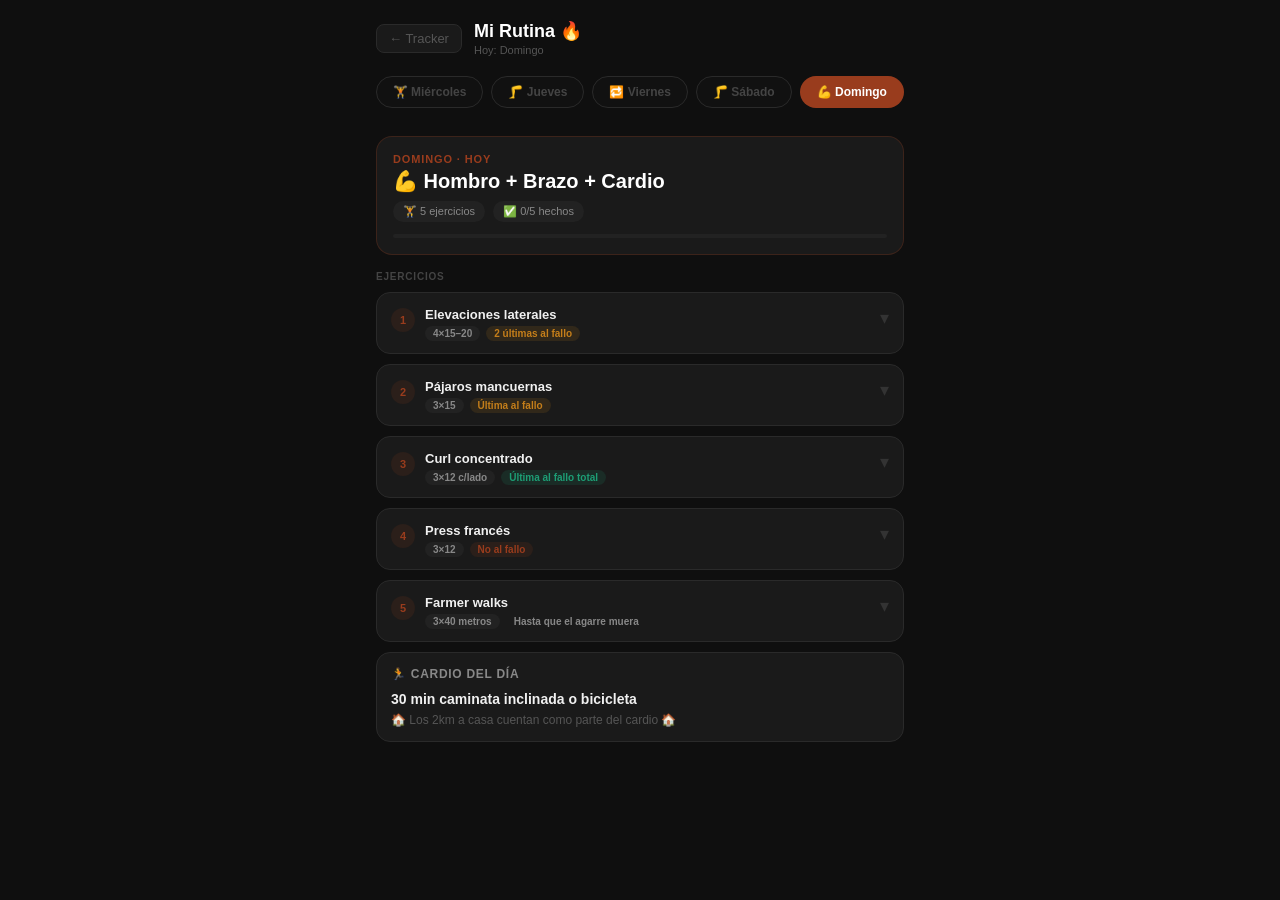
==== workout.html @ 7c06ad05 "Add files via upload" ====
<!DOCTYPE html>
<html lang="es">
<head>
<meta charset="UTF-8">
<meta name="viewport" content="width=device-width, initial-scale=1.0, maximum-scale=1.0">
<meta name="theme-color" content="#0f0f0f">
<title>Rutina — Tracker Semanal</title>
<style>
  *{box-sizing:border-box;margin:0;padding:0;-webkit-tap-highlight-color:transparent;}
  body{font-family:-apple-system,BlinkMacSystemFont,'Segoe UI',sans-serif;background:#0f0f0f;color:#e8e8e8;min-height:100vh;padding:20px 16px 80px;max-width:560px;margin:0 auto;}

  .top-nav{display:flex;align-items:center;gap:12px;margin-bottom:20px;}
  .back-btn{font-size:13px;color:#555;background:#1a1a1a;border:1px solid #2a2a2a;border-radius:8px;padding:6px 12px;cursor:pointer;text-decoration:none;}
  h1{font-size:18px;font-weight:700;color:#fff;}
  .subtitle{font-size:11px;color:#555;margin-top:2px;}

  /* DAY SELECTOR */
  .days-scroll{display:flex;gap:8px;overflow-x:auto;padding-bottom:8px;margin-bottom:20px;scrollbar-width:none;}
  .days-scroll::-webkit-scrollbar{display:none;}
  .day-pill{flex-shrink:0;padding:8px 16px;border-radius:99px;border:1px solid #2a2a2a;background:#111;color:#444;font-size:12px;font-weight:600;cursor:pointer;transition:all .15s;white-space:nowrap;}
  .day-pill.active{border-color:transparent;color:#fff;}
  .day-pill.today{border-style:dashed;}

  /* WORKOUT HEADER */
  .workout-header{background:#1a1a1a;border:1px solid #2a2a2a;border-radius:16px;padding:16px;margin-bottom:16px;}
  .workout-day{font-size:11px;font-weight:700;text-transform:uppercase;letter-spacing:.08em;margin-bottom:4px;}
  .workout-name{font-size:20px;font-weight:700;color:#fff;margin-bottom:8px;}
  .workout-meta{display:flex;gap:8px;flex-wrap:wrap;}
  .meta-chip{font-size:11px;background:#222;border-radius:99px;padding:4px 10px;color:#888;}

  /* DESCANSO */
  .rest-card{background:#1a1a1a;border:1px solid #2a2a2a;border-radius:16px;padding:24px;text-align:center;margin-bottom:16px;}
  .rest-emoji{font-size:48px;margin-bottom:12px;}
  .rest-title{font-size:18px;font-weight:700;color:#fff;margin-bottom:8px;}
  .rest-tips{display:flex;flex-direction:column;gap:8px;margin-top:16px;text-align:left;}
  .rest-tip{display:flex;align-items:center;gap:10px;font-size:13px;color:#666;background:#111;border-radius:10px;padding:10px 12px;}

  /* EXERCISE CARDS */
  .section-label{font-size:10px;font-weight:700;color:#444;text-transform:uppercase;letter-spacing:.08em;margin:0 0 10px;}
  .ex-card{background:#1a1a1a;border:1px solid #2a2a2a;border-radius:14px;margin-bottom:10px;overflow:hidden;}
  .ex-header{display:flex;align-items:flex-start;gap:10px;padding:14px 14px 12px;cursor:pointer;}
  .ex-num{width:24px;height:24px;border-radius:50%;display:flex;align-items:center;justify-content:center;font-size:11px;font-weight:700;flex-shrink:0;margin-top:1px;}
  .ex-info{flex:1;}
  .ex-name{font-size:13px;font-weight:600;color:#f0f0f0;margin-bottom:4px;}
  .ex-chips{display:flex;gap:6px;flex-wrap:wrap;}
  .chip{font-size:10px;padding:2px 8px;border-radius:99px;font-weight:600;}
  .chip-series{background:#222;color:#888;}
  .chip-fallo{color:#fff;}
  .ex-toggle{font-size:18px;color:#333;margin-left:auto;flex-shrink:0;}
  .ex-details{display:none;padding:0 14px 14px;}
  .ex-details.open{display:block;}
  .detail-row{display:flex;gap:8px;margin-bottom:8px;align-items:flex-start;}
  .detail-icon{font-size:14px;flex-shrink:0;margin-top:1px;}
  .detail-text{font-size:12px;color:#666;line-height:1.5;}
  .detail-label{font-size:10px;font-weight:700;text-transform:uppercase;letter-spacing:.05em;color:#444;margin-bottom:2px;}
  .alterno-box{background:#111;border-radius:10px;padding:10px 12px;margin-top:2px;}
  .alterno-text{font-size:12px;color:#888;line-height:1.5;}
  .done-btn{width:100%;padding:10px;border-radius:8px;border:none;font-size:12px;font-weight:600;cursor:pointer;margin-top:6px;transition:all .15s;}
  .done-btn.pending{background:#222;color:#555;}
  .done-btn.done{background:#1D9E7522;color:#1D9E75;border:1px solid #1D9E7544;}

  /* CARDIO */
  .cardio-card{background:#1a1a1a;border:1px solid #2a2a2a;border-radius:14px;padding:14px;margin-top:6px;}
  .cardio-title{font-size:12px;font-weight:700;color:#888;text-transform:uppercase;letter-spacing:.06em;margin-bottom:10px;}
  .cardio-main{font-size:14px;color:#f0f0f0;font-weight:600;margin-bottom:6px;}
  .cardio-alt{font-size:12px;color:#555;display:flex;align-items:center;gap:6px;}

  /* PROGRESS */
  .progress-bar-wrap{height:4px;background:#222;border-radius:99px;overflow:hidden;margin:12px 0 0;}
  .progress-bar-fill{height:100%;border-radius:99px;transition:width .4s;}

  /* BOTTOM NAV */
  .bottom-nav{position:fixed;bottom:0;left:0;right:0;background:#0f0f0f;border-top:1px solid #1a1a1a;display:flex;padding:8px 0 20px;}
  .nav-item{flex:1;display:flex;flex-direction:column;align-items:center;gap:3px;text-decoration:none;color:#444;font-size:10px;font-weight:600;cursor:pointer;}
  .nav-item.active{color:#6C4FD4;}
  .nav-icon{font-size:20px;}
</style>
</head>
<body>

<div class="top-nav">
  <a href="index.html" class="back-btn">← Tracker</a>
  <div>
    <h1>Mi Rutina 🔥</h1>
    <div class="subtitle" id="today-label">Modo Guerra</div>
  </div>
</div>

<!-- DAY SELECTOR -->
<div class="days-scroll" id="days-scroll"></div>

<!-- CONTENT -->
<div id="workout-content"></div>

<script>
const DIAS_ORDEN = ["lunes","martes","miercoles","jueves","viernes","sabado","domingo"];
const DIAS_LABEL = {lunes:"Lunes",martes:"Martes",miercoles:"Miércoles",jueves:"Jueves",viernes:"Viernes",sabado:"Sábado",domingo:"Domingo"};

const RUTINA = {
  lunes:{nombre:"Descanso Activo",emoji:"😴",color:"#444",descanso:true,cardio:"Movilidad ligera opcional",cardioAlt:"Los 2km caminata a casa cuentan como recuperación activa 🏠",ejercicios:[]},
  martes:{nombre:"Pecho + Hombro + Tríceps",emoji:"💪",color:"#6C4FD4",cardio:"15 min caminata inclinada 10–12%",cardioAlt:"Más los 2km caminata zona 2 a casa 🏠",ejercicios:[
    {n:"Press banca mancuernas",s:"4×8–10",i:"Pesado",f:"Última serie: 1–2 reps del fallo",a:"Press máquina Smith o máquina de pecho",t:"Compuesto principal — no negociar"},
    {n:"Press Arnold sentado",s:"3×10–12",i:"Moderado pesado",f:"NO al fallo",a:"Press militar mancuernas o máquina de hombro",t:"Rango completo de movimiento"},
    {n:"Aperturas polea cruzada",s:"3×12–15",i:"Moderado",f:"Última serie al fallo total",a:"Aperturas mancuernas banco plano o peck deck",t:"Codos ligeramente flexionados"},
    {n:"Elevaciones laterales",s:"3×15–20",i:"Ligero-moderado",f:"2 últimas series al fallo",a:"Elevaciones polea baja o máquina hombros",t:"Sin impulso — movimiento limpio"},
    {n:"Extensión tríceps cuerda",s:"3×12–15",i:"Moderado",f:"Última serie al fallo total",a:"Extensión barra recta o press francés polea",t:"Codos fijos — solo mueve el antebrazo"}
  ]},
  miercoles:{nombre:"Espalda + Bíceps + Antebrazo",emoji:"🏋️",color:"#2B7FD4",cardio:"15 min bicicleta estática",cardioAlt:"Más los 2km caminata zona 2 a casa 🏠",ejercicios:[
    {n:"Remo mancuerna un brazo",s:"4×8–10",i:"Pesado",f:"1–2 reps del fallo",a:"Remo en máquina o remo polea baja agarre neutro",t:"Codo pegado — tira con la espalda no el brazo"},
    {n:"Jalón al pecho agarre ancho",s:"4×10–12",i:"Moderado pesado",f:"Última serie cerca del fallo",a:"Jalón agarre neutro o jalón con banda",t:"Baja hasta el pecho — no solo a la barbilla"},
    {n:"Curl bíceps alterno",s:"3×10–12",i:"Moderado",f:"Última serie al fallo controlado",a:"Curl barra recta o curl en máquina",t:"Supina la muñeca — máxima contracción arriba"},
    {n:"Curl martillo",s:"3×12–15",i:"Moderado",f:"Última serie al fallo",a:"Curl cuerda polea baja o curl neutro mancuernas",t:"Agarre neutro — trabaja braquial y antebrazo"},
    {n:"Agarre colgado en barra",s:"3×al fallo",i:"Fallo total",f:"Aguantar hasta soltarte",a:"Farmer walks 3×30m o pinza de dedos con disco",t:"Si no hay barra usa el alterno directamente"}
  ]},
  jueves:{nombre:"Piernas Pesado",emoji:"🦵",color:"#C44B1A",cardio:"20 min caminata inclinada",cardioAlt:"Más los 2km caminata zona 2 a casa 🏠",ejercicios:[
    {n:"Prensa de piernas",s:"4×8–10",i:"Pesado",f:"NUNCA al fallo — para con 2–3 en reserva",a:"Sentadilla hack máquina o sentadilla Smith",t:"Pies anchura hombros — rodillas alineadas con pies"},
    {n:"Sentadilla goblet",s:"3×12",i:"Moderado",f:"Quedar a 2 reps del fallo",a:"Sentadilla sumo mancuerna o zancadas alternas",t:"Mancuerna al pecho — talones en el suelo"},
    {n:"Extensión cuádriceps",s:"3×15",i:"Moderado",f:"Última serie al fallo total",a:"Sentadilla una pierna asistida o step-up mancuernas",t:"Pausa 1s arriba — contrae el cuádriceps fuerte"},
    {n:"Curl femoral tumbado",s:"3×12–15",i:"Moderado",f:"Última serie al fallo",a:"Curl femoral sentado o peso muerto rumano mancuernas",t:"Cadera pegada al banco — no levantes el glúteo"},
    {n:"Elevación pantorrillas",s:"4×20–25",i:"Moderado-alto",f:"Todas al fallo",a:"Elevación pantorrillas sentado o en escalón",t:"Pausa 2s arriba y 2s abajo — sin rebote"}
  ]},
  viernes:{nombre:"Pecho + Espalda Moderado + Core",emoji:"🔁",color:"#1D9E75",cardio:"15 min HIIT",cardioAlt:"Más los 2km caminata zona 2 a casa 🏠",ejercicios:[
    {n:"Press inclinado mancuernas",s:"3×12",i:"80% del peso del martes",f:"NO al fallo — día moderado",a:"Press inclinado Smith o máquina inclinada",t:"Volumen moderado — recuperación activa"},
    {n:"Peck deck",s:"3×15",i:"Moderado",f:"Última serie al fallo",a:"Aperturas mancuernas banco plano o polea cruzada baja",t:"Rango completo — toca al centro sin chocar codos"},
    {n:"Remo polea baja",s:"3×12–15",i:"Moderado",f:"No al fallo",a:"Remo en máquina o remo con banda",t:"Espalda recta — tira hacia el ombligo"},
    {n:"Plancha frontal",s:"4×45–60 seg",i:"Core",f:"Fallo de tiempo",a:"Plancha rodillas o plancha lateral",t:"Cadera alineada — no dejes que caiga ni suba"},
    {n:"Crunch polea cuerda",s:"3×20",i:"Ligero",f:"Congestión — no al fallo",a:"Crunch suelo con peso o máquina abdominal",t:"Contrae el abdomen — no uses cuello ni espalda baja"}
  ]},
  sabado:{nombre:"Piernas Moderado + Core",emoji:"🦵",color:"#8B6914",cardio:"15 min bicicleta zona 2",cardioAlt:"Más los 2km caminata zona 2 a casa 🏠",ejercicios:[
    {n:"Peso muerto mancuernas",s:"4×10",i:"Pesado controlado",f:"NUNCA al fallo — técnica primero",a:"Peso muerto barra trampa o extensiones cadera máquina",t:"Espalda recta — bisagra de cadera, no sentadilla"},
    {n:"Prensa pies altos",s:"3×12",i:"Moderado",f:"No al fallo",a:"Zancadas caminando o sentadilla búlgara",t:"Pies altos — enfoque en femoral y glúteo"},
    {n:"Curl femoral sentado",s:"3×15",i:"Moderado",f:"Última serie al fallo",a:"Curl femoral tumbado o peso muerto rumano una pierna",t:"Rango completo — no uses impulso al bajar"},
    {n:"Elevación piernas colgado",s:"3×al fallo",i:"Core",f:"Al fallo total",a:"Elevación piernas en banco o tijeras en suelo",t:"Piernas casi rectas — contrae el abdomen bajo"},
    {n:"Russian twist",s:"3×20 c/lado",i:"Core",f:"Última serie al fallo",a:"Rotaciones torso polea o woodchop mancuerna",t:"Pies levantados — gira desde el torso"}
  ]},
  domingo:{nombre:"Hombro + Brazo + Cardio",emoji:"💪",color:"#993C1D",cardio:"30 min caminata inclinada o bicicleta",cardioAlt:"Los 2km a casa cuentan como parte del cardio 🏠",ejercicios:[
    {n:"Elevaciones laterales",s:"4×15–20",i:"Ligero-moderado",f:"2 últimas al fallo",a:"Elevaciones polea baja o máquina hombros",t:"Sin trampa con el cuerpo — codos ligeramente flexionados"},
    {n:"Pájaros mancuernas",s:"3×15",i:"Ligero",f:"Última al fallo",a:"Pájaros en polea o face pulls",t:"Pecho abajo — abre los brazos como pájaro"},
    {n:"Curl concentrado",s:"3×12 c/lado",i:"Moderado",f:"Última al fallo total",a:"Curl polea baja o curl predicador máquina",t:"Codo fijo en el muslo — contracción máxima arriba"},
    {n:"Press francés",s:"3×12",i:"Moderado",f:"No al fallo",a:"Extensión tríceps mancuerna o fondos en banco",t:"Codos apuntando al techo — no los abras"},
    {n:"Farmer walks",s:"3×40 metros",i:"Pesado",f:"Hasta que el agarre muera",a:"Agarre colgado barra 3×fallo o cargadas mancuernas",t:"Espalda recta — pasos cortos y controlados"}
  ]}
};

const FALLO_COLORS = {
  "NUNCA al fallo": "#993C1D",
  "NO al fallo": "#993C1D",
  "No al fallo": "#993C1D",
  "al fallo total": "#1D9E75",
  "Al fallo total": "#1D9E75",
  "Fallo de tiempo": "#1D9E75",
  "al fallo": "#C47E1A",
  "cerca del fallo": "#C47E1A",
  "del fallo": "#C47E1A",
};

function falloColor(f) {
  for (const [k,v] of Object.entries(FALLO_COLORS)) { if (f.includes(k)) return v; }
  return "#888";
}

let currentDay = null;
let doneMap = JSON.parse(localStorage.getItem("done-map") || "{}");

function getTodayKey() {
  const d = new Date().getDay(); // 0=dom,1=lun...
  const map = [6,0,1,2,3,4,5]; // sunday=6→domingo
  return DIAS_ORDEN[map[d]];
}

function buildDaySelector() {
  const scroll = document.getElementById("days-scroll");
  const todayKey = getTodayKey();
  DIAS_ORDEN.forEach(key => {
    const r = RUTINA[key];
    const pill = document.createElement("div");
    pill.className = "day-pill" + (key===todayKey?" today":"");
    pill.style.setProperty("--c", r.color);
    pill.innerHTML = `${r.emoji} ${DIAS_LABEL[key]}`;
    pill.onclick = () => selectDay(key);
    pill.id = "pill-"+key;
    scroll.appendChild(pill);
  });
}

function selectDay(key) {
  if (currentDay) {
    const prev = document.getElementById("pill-"+currentDay);
    if (prev) { prev.classList.remove("active"); prev.style.background=""; prev.style.borderColor=""; prev.style.color=""; }
  }
  currentDay = key;
  const pill = document.getElementById("pill-"+key);
  if (pill) { pill.classList.add("active"); pill.style.background=RUTINA[key].color; pill.style.color="#fff"; }
  renderWorkout(key);
  pill.scrollIntoView({behavior:"smooth",block:"nearest",inline:"center"});
}

function renderWorkout(key) {
  const r = RUTINA[key];
  const c = document.getElementById("workout-content");
  const todayKey = getTodayKey();
  const isToday = key===todayKey;

  if (r.descanso) {
    c.innerHTML = `
      <div class="workout-header" style="border-color:${r.color}33;">
        <div class="workout-day" style="color:${r.color};">${DIAS_LABEL[key]}${isToday?' · HOY':''}</div>
        <div class="workout-name">${r.emoji} ${r.nombre}</div>
      </div>
      <div class="rest-card">
        <div class="rest-emoji">😴</div>
        <div class="rest-title">Día de recuperación</div>
        <div style="font-size:13px;color:#555;line-height:1.6;">El músculo crece cuando descansas,<br>no cuando entrenas.</div>
        <div class="rest-tips">
          <div class="rest-tip">😴 Dormir 7–8 horas mínimo</div>
          <div class="rest-tip">🥩 Comer proteína — el músculo se repara hoy</div>
          <div class="rest-tip">💧 Mucha agua — al menos 2.5L</div>
          <div class="rest-tip">🚶 ${r.cardioAlt}</div>
          <div class="rest-tip">🧘 Movilidad ligera si quieres — 10 min</div>
        </div>
      </div>`;
    return;
  }

  const doneKey = key+"-exercises";
  const done = doneMap[doneKey] || {};
  const totalEx = r.ejercicios.length;
  const doneCount = Object.values(done).filter(Boolean).length;
  const pct = Math.round((doneCount/totalEx)*100);

  let html = `
    <div class="workout-header" style="border-color:${r.color}44;">
      <div class="workout-day" style="color:${r.color};">${DIAS_LABEL[key]}${isToday?' · HOY':''}</div>
      <div class="workout-name">${r.emoji} ${r.nombre}</div>
      <div class="workout-meta">
        <span class="meta-chip">🏋️ ${totalEx} ejercicios</span>
        <span class="meta-chip">✅ ${doneCount}/${totalEx} hechos</span>
      </div>
      <div class="progress-bar-wrap">
        <div class="progress-bar-fill" style="width:${pct}%;background:${r.color};"></div>
      </div>
    </div>
    <div class="section-label">Ejercicios</div>`;

  r.ejercicios.forEach((ex, i) => {
    const isDone = done[i] || false;
    const fc = falloColor(ex.f);
    html += `
      <div class="ex-card" id="ex-${i}">
        <div class="ex-header" onclick="toggleEx(${i})">
          <div class="ex-num" style="background:${r.color}22;color:${r.color};">${i+1}</div>
          <div class="ex-info">
            <div class="ex-name" style="${isDone?'text-decoration:line-through;color:#555;':''}">${ex.n}</div>
            <div class="ex-chips">
              <span class="chip chip-series">${ex.s}</span>
              <span class="chip chip-fallo" style="background:${fc}22;color:${fc};">${ex.f}</span>
            </div>
          </div>
          <div class="ex-toggle" id="toggle-${i}">▾</div>
        </div>
        <div class="ex-details" id="det-${i}">
          <div class="detail-row">
            <div class="detail-icon">⚡</div>
            <div class="detail-text"><div class="detail-label">Intensidad</div>${ex.i}</div>
          </div>
          <div class="detail-row">
            <div class="detail-icon">💡</div>
            <div class="detail-text"><div class="detail-label">Técnica</div>${ex.t}</div>
          </div>
          <div class="detail-row">
            <div class="detail-icon">🔄</div>
            <div>
              <div class="detail-label">Alterno (si está ocupado)</div>
              <div class="alterno-box"><div class="alterno-text">${ex.a}</div></div>
            </div>
          </div>
          <button class="done-btn ${isDone?'done':'pending'}" onclick="toggleDone(${i}, '${key}')">
            ${isDone?'✓ Completado — toca para desmarcar':'Marcar como completado'}
          </button>
        </div>
      </div>`;
  });

  html += `
    <div class="cardio-card">
      <div class="cardio-title">🏃 Cardio del día</div>
      <div class="cardio-main">${r.cardio}</div>
      <div class="cardio-alt">🏠 ${r.cardioAlt}</div>
    </div>`;

  c.innerHTML = html;
}

function toggleEx(i) {
  const det = document.getElementById("det-"+i);
  const tog = document.getElementById("toggle-"+i);
  const isOpen = det.classList.contains("open");
  det.classList.toggle("open", !isOpen);
  tog.textContent = isOpen ? "▾" : "▴";
}

function toggleDone(i, key) {
  const doneKey = key+"-exercises";
  if (!doneMap[doneKey]) doneMap[doneKey] = {};
  doneMap[doneKey][i] = !doneMap[doneKey][i];
  localStorage.setItem("done-map", JSON.stringify(doneMap));
  renderWorkout(key);
  // re-open the detail
  setTimeout(()=>{
    const det = document.getElementById("det-"+i);
    const tog = document.getElementById("toggle-"+i);
    if(det){det.classList.add("open");tog.textContent="▴";}
  },50);
}

// Init
buildDaySelector();
const todayKey = getTodayKey();
document.getElementById("today-label").textContent = "Hoy: "+DIAS_LABEL[todayKey];
selectDay(todayKey);
</script>
</body>
</html>
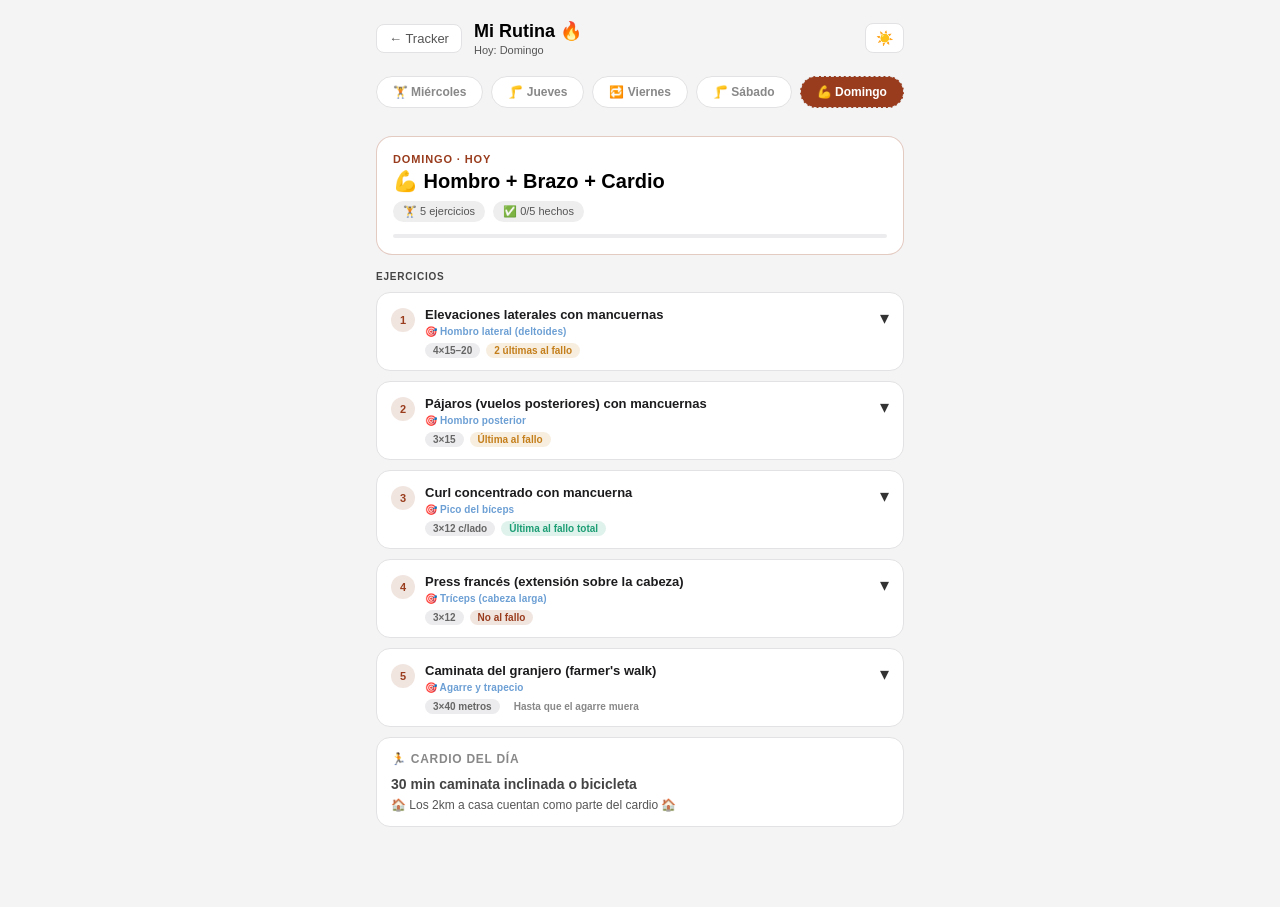
==== commit 93fc87bf: "Add files via upload" ====
--- a/workout.html
+++ b/workout.html
@@ -7,7 +7,32 @@
 <title>Rutina — Tracker Semanal</title>
 <style>
   *{box-sizing:border-box;margin:0;padding:0;-webkit-tap-highlight-color:transparent;}
-  body{font-family:-apple-system,BlinkMacSystemFont,'Segoe UI',sans-serif;background:#0f0f0f;color:#e8e8e8;min-height:100vh;padding:20px 16px 80px;max-width:560px;margin:0 auto;}
+  body{font-family:-apple-system,BlinkMacSystemFont,'Segoe UI',sans-serif;background:#0f0f0f;color:#e8e8e8;min-height:100vh;padding:20px 16px 80px;max-width:560px;margin:0 auto;transition:background .25s,color .25s;}
+
+  /* ===== TEMA CLARO (override) ===== */
+  html[data-theme="light"] body{background:#f4f4f5;color:#1c1c1e;}
+  html[data-theme="light"] .back-btn,
+  html[data-theme="light"] .theme-btn-wo{background:#fff;border-color:#e2e2e4;color:#555;}
+  html[data-theme="light"] h1{color:#000;}
+  html[data-theme="light"] .day-pill{background:#fff;border-color:#e2e2e4;color:#888;}
+  html[data-theme="light"] .workout-header,
+  html[data-theme="light"] .rest-card,
+  html[data-theme="light"] .ex-card,
+  html[data-theme="light"] .cardio-card{background:#fff;border-color:#e2e2e4;}
+  html[data-theme="light"] .workout-name{color:#000;}
+  html[data-theme="light"] .ex-name{color:#1c1c1e;}
+  html[data-theme="light"] .meta-chip{background:#eee;color:#555;}
+  html[data-theme="light"] .rest-tip{background:#f4f4f5;color:#555;}
+  html[data-theme="light"] .alterno-box{background:#f4f4f5;}
+  html[data-theme="light"] .done-btn.pending{background:#ececee;color:#888;}
+  html[data-theme="light"] .progress-bar-wrap,
+  html[data-theme="light"] .chip-series{background:#ececee;color:#666;}
+  html[data-theme="light"] .bottom-nav{background:#fff;border-color:#e2e2e4;}
+  html[data-theme="light"] .cardio-main,
+  html[data-theme="light"] .detail-text{color:#444;}
+
+  .theme-btn-wo{font-size:14px;color:#555;background:#1a1a1a;border:1px solid #2a2a2a;border-radius:8px;padding:6px 10px;cursor:pointer;margin-left:auto;}
+  .theme-btn-wo:active{opacity:.7;}
 
   .top-nav{display:flex;align-items:center;gap:12px;margin-bottom:20px;}
   .back-btn{font-size:13px;color:#555;background:#1a1a1a;border:1px solid #2a2a2a;border-radius:8px;padding:6px 12px;cursor:pointer;text-decoration:none;}
@@ -42,6 +67,7 @@
   .ex-num{width:24px;height:24px;border-radius:50%;display:flex;align-items:center;justify-content:center;font-size:11px;font-weight:700;flex-shrink:0;margin-top:1px;}
   .ex-info{flex:1;}
   .ex-name{font-size:13px;font-weight:600;color:#f0f0f0;margin-bottom:4px;}
+  .ex-muscle{font-size:10px;color:#6C9FD4;margin-bottom:6px;font-weight:600;letter-spacing:.01em;}
   .ex-chips{display:flex;gap:6px;flex-wrap:wrap;}
   .chip{font-size:10px;padding:2px 8px;border-radius:99px;font-weight:600;}
   .chip-series{background:#222;color:#888;}
@@ -84,6 +110,7 @@
     <h1>Mi Rutina 🔥</h1>
     <div class="subtitle" id="today-label">Modo Guerra</div>
   </div>
+  <button class="theme-btn-wo" onclick="toggleThemeWo()" id="theme-btn-wo">🌙</button>
 </div>
 
 <!-- DAY SELECTOR -->
@@ -93,52 +120,78 @@
 <div id="workout-content"></div>
 
 <script>
+// ── TEMA (compartido con index via localStorage) ──
+function detectThemeWo(){
+  const saved=localStorage.getItem("theme");
+  if(saved) return saved;
+  return window.matchMedia && window.matchMedia("(prefers-color-scheme: light)").matches ? "light":"dark";
+}
+function applyThemeWo(t){
+  document.documentElement.setAttribute("data-theme",t);
+  const meta=document.querySelector('meta[name="theme-color"]');
+  if(meta) meta.setAttribute("content", t==="dark"?"#0f0f0f":"#f4f4f5");
+  const btn=document.getElementById("theme-btn-wo");
+  if(btn) btn.textContent=t==="dark"?"🌙":"☀️";
+}
+window.toggleThemeWo=function(){
+  const cur=document.documentElement.getAttribute("data-theme")||"dark";
+  const next=cur==="dark"?"light":"dark";
+  localStorage.setItem("theme",next);
+  applyThemeWo(next);
+};
+if(window.matchMedia){
+  window.matchMedia("(prefers-color-scheme: light)").addEventListener("change",e=>{
+    if(!localStorage.getItem("theme")) applyThemeWo(e.matches?"light":"dark");
+  });
+}
+applyThemeWo(detectThemeWo());
+
 const DIAS_ORDEN = ["lunes","martes","miercoles","jueves","viernes","sabado","domingo"];
 const DIAS_LABEL = {lunes:"Lunes",martes:"Martes",miercoles:"Miércoles",jueves:"Jueves",viernes:"Viernes",sabado:"Sábado",domingo:"Domingo"};
 
 const RUTINA = {
   lunes:{nombre:"Descanso Activo",emoji:"😴",color:"#444",descanso:true,cardio:"Movilidad ligera opcional",cardioAlt:"Los 2km caminata a casa cuentan como recuperación activa 🏠",ejercicios:[]},
   martes:{nombre:"Pecho + Hombro + Tríceps",emoji:"💪",color:"#6C4FD4",cardio:"15 min caminata inclinada 10–12%",cardioAlt:"Más los 2km caminata zona 2 a casa 🏠",ejercicios:[
-    {n:"Press banca mancuernas",s:"4×8–10",i:"Pesado",f:"Última serie: 1–2 reps del fallo",a:"Press máquina Smith o máquina de pecho",t:"Compuesto principal — no negociar"},
-    {n:"Press Arnold sentado",s:"3×10–12",i:"Moderado pesado",f:"NO al fallo",a:"Press militar mancuernas o máquina de hombro",t:"Rango completo de movimiento"},
-    {n:"Aperturas polea cruzada",s:"3×12–15",i:"Moderado",f:"Última serie al fallo total",a:"Aperturas mancuernas banco plano o peck deck",t:"Codos ligeramente flexionados"},
-    {n:"Elevaciones laterales",s:"3×15–20",i:"Ligero-moderado",f:"2 últimas series al fallo",a:"Elevaciones polea baja o máquina hombros",t:"Sin impulso — movimiento limpio"},
-    {n:"Extensión tríceps cuerda",s:"3×12–15",i:"Moderado",f:"Última serie al fallo total",a:"Extensión barra recta o press francés polea",t:"Codos fijos — solo mueve el antebrazo"}
+    {n:"Press de banca plano con mancuernas",m:"Pecho medio",s:"4×8–10",i:"Pesado",f:"Última serie: 1–2 reps del fallo",a:"Press máquina Smith o máquina de pecho",t:"Compuesto principal — no negociar"},
+    {n:"Press Arnold sentado con mancuernas",m:"Hombro frontal y lateral",s:"3×10–12",i:"Moderado pesado",f:"NO al fallo",a:"Press militar mancuernas o máquina de hombro",t:"Rango completo de movimiento"},
+    {n:"Aperturas en polea cruzada (crossover)",m:"Pecho interno",s:"3×12–15",i:"Moderado",f:"Última serie al fallo total",a:"Aperturas mancuernas banco plano o peck deck",t:"Codos ligeramente flexionados"},
+    {n:"Elevaciones laterales con mancuernas",m:"Hombro lateral (deltoides)",s:"3×15–20",i:"Ligero-moderado",f:"2 últimas series al fallo",a:"Elevaciones polea baja o máquina hombros",t:"Sin impulso — movimiento limpio"},
+    {n:"Extensión de tríceps en polea con cuerda",m:"Tríceps",s:"3×12–15",i:"Moderado",f:"Última serie al fallo total",a:"Extensión barra recta o press francés polea",t:"Codos fijos — solo mueve el antebrazo"}
   ]},
   miercoles:{nombre:"Espalda + Bíceps + Antebrazo",emoji:"🏋️",color:"#2B7FD4",cardio:"15 min bicicleta estática",cardioAlt:"Más los 2km caminata zona 2 a casa 🏠",ejercicios:[
-    {n:"Remo mancuerna un brazo",s:"4×8–10",i:"Pesado",f:"1–2 reps del fallo",a:"Remo en máquina o remo polea baja agarre neutro",t:"Codo pegado — tira con la espalda no el brazo"},
-    {n:"Jalón al pecho agarre ancho",s:"4×10–12",i:"Moderado pesado",f:"Última serie cerca del fallo",a:"Jalón agarre neutro o jalón con banda",t:"Baja hasta el pecho — no solo a la barbilla"},
-    {n:"Curl bíceps alterno",s:"3×10–12",i:"Moderado",f:"Última serie al fallo controlado",a:"Curl barra recta o curl en máquina",t:"Supina la muñeca — máxima contracción arriba"},
-    {n:"Curl martillo",s:"3×12–15",i:"Moderado",f:"Última serie al fallo",a:"Curl cuerda polea baja o curl neutro mancuernas",t:"Agarre neutro — trabaja braquial y antebrazo"},
-    {n:"Agarre colgado en barra",s:"3×al fallo",i:"Fallo total",f:"Aguantar hasta soltarte",a:"Farmer walks 3×30m o pinza de dedos con disco",t:"Si no hay barra usa el alterno directamente"}
+    {n:"Remo a una mano con mancuerna",m:"Dorsal ancho",s:"4×8–10",i:"Pesado",f:"1–2 reps del fallo",a:"Remo en máquina o remo polea baja agarre neutro",t:"Codo pegado — tira con la espalda no el brazo"},
+    {n:"Jalón al pecho con agarre ancho",m:"Dorsal y espalda alta",s:"4×10–12",i:"Moderado pesado",f:"Última serie cerca del fallo",a:"Jalón agarre neutro o jalón con banda",t:"Baja hasta el pecho — no solo a la barbilla"},
+    {n:"Curl alterno de bíceps con mancuernas",m:"Bíceps",s:"3×10–12",i:"Moderado",f:"Última serie al fallo controlado",a:"Curl barra recta o curl en máquina",t:"Supina la muñeca — máxima contracción arriba"},
+    {n:"Curl martillo (agarre neutro)",m:"Braquial y antebrazo",s:"3×12–15",i:"Moderado",f:"Última serie al fallo",a:"Curl cuerda polea baja o curl neutro mancuernas",t:"Agarre neutro — trabaja braquial y antebrazo"},
+    {n:"Colgado en barra (dead hang)",m:"Agarre y antebrazo",s:"3×al fallo",i:"Fallo total",f:"Aguantar hasta soltarte",a:"Farmer walks 3×30m o pinza de dedos con disco",t:"Si no hay barra usa el alterno directamente"}
   ]},
   jueves:{nombre:"Piernas Pesado",emoji:"🦵",color:"#C44B1A",cardio:"20 min caminata inclinada",cardioAlt:"Más los 2km caminata zona 2 a casa 🏠",ejercicios:[
-    {n:"Prensa de piernas",s:"4×8–10",i:"Pesado",f:"NUNCA al fallo — para con 2–3 en reserva",a:"Sentadilla hack máquina o sentadilla Smith",t:"Pies anchura hombros — rodillas alineadas con pies"},
-    {n:"Sentadilla goblet",s:"3×12",i:"Moderado",f:"Quedar a 2 reps del fallo",a:"Sentadilla sumo mancuerna o zancadas alternas",t:"Mancuerna al pecho — talones en el suelo"},
-    {n:"Extensión cuádriceps",s:"3×15",i:"Moderado",f:"Última serie al fallo total",a:"Sentadilla una pierna asistida o step-up mancuernas",t:"Pausa 1s arriba — contrae el cuádriceps fuerte"},
-    {n:"Curl femoral tumbado",s:"3×12–15",i:"Moderado",f:"Última serie al fallo",a:"Curl femoral sentado o peso muerto rumano mancuernas",t:"Cadera pegada al banco — no levantes el glúteo"},
-    {n:"Elevación pantorrillas",s:"4×20–25",i:"Moderado-alto",f:"Todas al fallo",a:"Elevación pantorrillas sentado o en escalón",t:"Pausa 2s arriba y 2s abajo — sin rebote"}
+    {n:"Prensa de piernas 45°",m:"Cuádriceps y glúteo",s:"4×8–10",i:"Pesado",f:"NUNCA al fallo — para con 2–3 en reserva",a:"Sentadilla hack máquina o sentadilla Smith",t:"Pies anchura hombros — rodillas alineadas con pies"},
+    {n:"Sentadilla goblet con mancuerna",m:"Cuádriceps y glúteo",s:"3×12",i:"Moderado",f:"Quedar a 2 reps del fallo",a:"Sentadilla sumo mancuerna o zancadas alternas",t:"Mancuerna al pecho — talones en el suelo"},
+    {n:"Extensión de cuádriceps en máquina",m:"Cuádriceps",s:"3×15",i:"Moderado",f:"Última serie al fallo total",a:"Sentadilla una pierna asistida o step-up mancuernas",t:"Pausa 1s arriba — contrae el cuádriceps fuerte"},
+    {n:"Curl femoral tumbado en máquina",m:"Isquiotibiales",s:"3×12–15",i:"Moderado",f:"Última serie al fallo",a:"Curl femoral sentado o peso muerto rumano mancuernas",t:"Cadera pegada al banco — no levantes el glúteo"},
+    {n:"Elevación de pantorrillas de pie",m:"Gemelos",s:"4×20–25",i:"Moderado-alto",f:"Todas al fallo",a:"Elevación pantorrillas sentado o en escalón",t:"Pausa 2s arriba y 2s abajo — sin rebote"}
   ]},
   viernes:{nombre:"Pecho + Espalda Moderado + Core",emoji:"🔁",color:"#1D9E75",cardio:"15 min HIIT",cardioAlt:"Más los 2km caminata zona 2 a casa 🏠",ejercicios:[
-    {n:"Press inclinado mancuernas",s:"3×12",i:"80% del peso del martes",f:"NO al fallo — día moderado",a:"Press inclinado Smith o máquina inclinada",t:"Volumen moderado — recuperación activa"},
-    {n:"Peck deck",s:"3×15",i:"Moderado",f:"Última serie al fallo",a:"Aperturas mancuernas banco plano o polea cruzada baja",t:"Rango completo — toca al centro sin chocar codos"},
-    {n:"Remo polea baja",s:"3×12–15",i:"Moderado",f:"No al fallo",a:"Remo en máquina o remo con banda",t:"Espalda recta — tira hacia el ombligo"},
-    {n:"Plancha frontal",s:"4×45–60 seg",i:"Core",f:"Fallo de tiempo",a:"Plancha rodillas o plancha lateral",t:"Cadera alineada — no dejes que caiga ni suba"},
-    {n:"Crunch polea cuerda",s:"3×20",i:"Ligero",f:"Congestión — no al fallo",a:"Crunch suelo con peso o máquina abdominal",t:"Contrae el abdomen — no uses cuello ni espalda baja"}
+    {n:"Press inclinado con mancuernas",m:"Pecho superior",s:"3×12",i:"80% del peso del martes",f:"NO al fallo — día moderado",a:"Press inclinado Smith o máquina inclinada",t:"Volumen moderado — recuperación activa"},
+    {n:"Aperturas en máquina (peck deck)",m:"Pecho",s:"3×15",i:"Moderado",f:"Última serie al fallo",a:"Aperturas mancuernas banco plano o polea cruzada baja",t:"Rango completo — toca al centro sin chocar codos"},
+    {n:"Remo en polea baja (agarre cerrado)",m:"Espalda media",s:"3×12–15",i:"Moderado",f:"No al fallo",a:"Remo en máquina o remo con banda",t:"Espalda recta — tira hacia el ombligo"},
+    {n:"Plancha frontal isométrica",m:"Core / abdomen",s:"4×45–60 seg",i:"Core",f:"Fallo de tiempo",a:"Plancha rodillas o plancha lateral",t:"Cadera alineada — no dejes que caiga ni suba"},
+    {n:"Crunch en polea con cuerda",m:"Abdomen superior",s:"3×20",i:"Ligero",f:"Congestión — no al fallo",a:"Crunch suelo con peso o máquina abdominal",t:"Contrae el abdomen — no uses cuello ni espalda baja"}
   ]},
   sabado:{nombre:"Piernas Moderado + Core",emoji:"🦵",color:"#8B6914",cardio:"15 min bicicleta zona 2",cardioAlt:"Más los 2km caminata zona 2 a casa 🏠",ejercicios:[
-    {n:"Peso muerto mancuernas",s:"4×10",i:"Pesado controlado",f:"NUNCA al fallo — técnica primero",a:"Peso muerto barra trampa o extensiones cadera máquina",t:"Espalda recta — bisagra de cadera, no sentadilla"},
-    {n:"Prensa pies altos",s:"3×12",i:"Moderado",f:"No al fallo",a:"Zancadas caminando o sentadilla búlgara",t:"Pies altos — enfoque en femoral y glúteo"},
-    {n:"Curl femoral sentado",s:"3×15",i:"Moderado",f:"Última serie al fallo",a:"Curl femoral tumbado o peso muerto rumano una pierna",t:"Rango completo — no uses impulso al bajar"},
-    {n:"Elevación piernas colgado",s:"3×al fallo",i:"Core",f:"Al fallo total",a:"Elevación piernas en banco o tijeras en suelo",t:"Piernas casi rectas — contrae el abdomen bajo"},
-    {n:"Russian twist",s:"3×20 c/lado",i:"Core",f:"Última serie al fallo",a:"Rotaciones torso polea o woodchop mancuerna",t:"Pies levantados — gira desde el torso"}
+    {n:"Peso muerto rumano con mancuernas",m:"Isquiotibiales y glúteo",s:"4×10",i:"Pesado controlado",f:"NUNCA al fallo — técnica primero",a:"Peso muerto barra trampa o extensiones cadera máquina",t:"Espalda recta — bisagra de cadera, no sentadilla"},
+    {n:"Prensa de piernas con pies altos",m:"Glúteo e isquios",s:"3×12",i:"Moderado",f:"No al fallo",a:"Zancadas caminando o sentadilla búlgara",t:"Pies altos — enfoque en femoral y glúteo"},
+    {n:"Curl femoral sentado en máquina",m:"Isquiotibiales",s:"3×15",i:"Moderado",f:"Última serie al fallo",a:"Curl femoral tumbado o peso muerto rumano una pierna",t:"Rango completo — no uses impulso al bajar"},
+    {n:"Elevación de piernas colgado en barra",m:"Abdomen inferior",s:"3×al fallo",i:"Core",f:"Al fallo total",a:"Elevación piernas en banco o tijeras en suelo",t:"Piernas casi rectas — contrae el abdomen bajo"},
+    {n:"Giros rusos (Russian twist)",m:"Oblicuos",s:"3×20 c/lado",i:"Core",f:"Última serie al fallo",a:"Rotaciones torso polea o woodchop mancuerna",t:"Pies levantados — gira desde el torso"}
   ]},
   domingo:{nombre:"Hombro + Brazo + Cardio",emoji:"💪",color:"#993C1D",cardio:"30 min caminata inclinada o bicicleta",cardioAlt:"Los 2km a casa cuentan como parte del cardio 🏠",ejercicios:[
-    {n:"Elevaciones laterales",s:"4×15–20",i:"Ligero-moderado",f:"2 últimas al fallo",a:"Elevaciones polea baja o máquina hombros",t:"Sin trampa con el cuerpo — codos ligeramente flexionados"},
-    {n:"Pájaros mancuernas",s:"3×15",i:"Ligero",f:"Última al fallo",a:"Pájaros en polea o face pulls",t:"Pecho abajo — abre los brazos como pájaro"},
-    {n:"Curl concentrado",s:"3×12 c/lado",i:"Moderado",f:"Última al fallo total",a:"Curl polea baja o curl predicador máquina",t:"Codo fijo en el muslo — contracción máxima arriba"},
-    {n:"Press francés",s:"3×12",i:"Moderado",f:"No al fallo",a:"Extensión tríceps mancuerna o fondos en banco",t:"Codos apuntando al techo — no los abras"},
-    {n:"Farmer walks",s:"3×40 metros",i:"Pesado",f:"Hasta que el agarre muera",a:"Agarre colgado barra 3×fallo o cargadas mancuernas",t:"Espalda recta — pasos cortos y controlados"}
+    {n:"Elevaciones laterales con mancuernas",m:"Hombro lateral (deltoides)",s:"4×15–20",i:"Ligero-moderado",f:"2 últimas al fallo",a:"Elevaciones polea baja o máquina hombros",t:"Sin trampa con el cuerpo — codos ligeramente flexionados"},
+    {n:"Pájaros (vuelos posteriores) con mancuernas",m:"Hombro posterior",s:"3×15",i:"Ligero",f:"Última al fallo",a:"Pájaros en polea o face pulls",t:"Pecho abajo — abre los brazos como pájaro"},
+    {n:"Curl concentrado con mancuerna",m:"Pico del bíceps",s:"3×12 c/lado",i:"Moderado",f:"Última al fallo total",a:"Curl polea baja o curl predicador máquina",t:"Codo fijo en el muslo — contracción máxima arriba"},
+    {n:"Press francés (extensión sobre la cabeza)",m:"Tríceps (cabeza larga)",s:"3×12",i:"Moderado",f:"No al fallo",a:"Extensión tríceps mancuerna o fondos en banco",t:"Codos apuntando al techo — no los abras"},
+    {n:"Caminata del granjero (farmer's walk)",m:"Agarre y trapecio",s:"3×40 metros",i:"Pesado",f:"Hasta que el agarre muera",a:"Agarre colgado barra 3×fallo o cargadas mancuernas",t:"Espalda recta — pasos cortos y controlados"}
   ]}
 };
 
@@ -251,6 +304,7 @@
           <div class="ex-num" style="background:${r.color}22;color:${r.color};">${i+1}</div>
           <div class="ex-info">
             <div class="ex-name" style="${isDone?'text-decoration:line-through;color:#555;':''}">${ex.n}</div>
+            ${ex.m?`<div class="ex-muscle">🎯 ${ex.m}</div>`:''}
             <div class="ex-chips">
               <span class="chip chip-series">${ex.s}</span>
               <span class="chip chip-fallo" style="background:${fc}22;color:${fc};">${ex.f}</span>
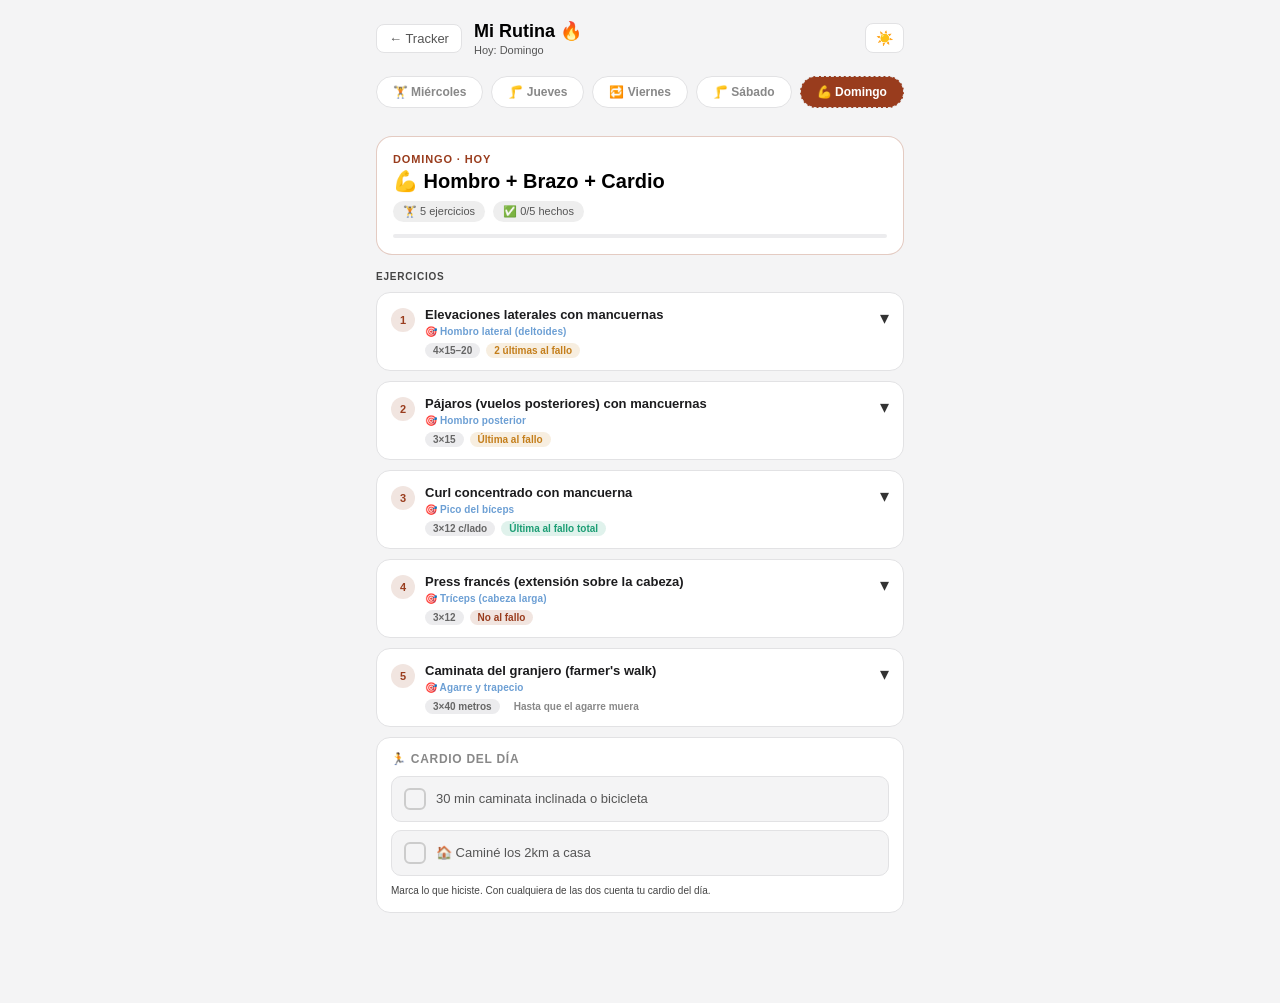
==== commit d834ee68: "Add files via upload" ====
--- a/workout.html
+++ b/workout.html
@@ -2,12 +2,17 @@
 <html lang="es">
 <head>
 <meta charset="UTF-8">
-<meta name="viewport" content="width=device-width, initial-scale=1.0, maximum-scale=1.0">
+<meta name="viewport" content="width=device-width, initial-scale=1.0, maximum-scale=1.0, viewport-fit=cover">
+<link rel="manifest" href="manifest.json">
+<link rel="apple-touch-icon" href="icon-192.png">
+<link rel="icon" type="image/png" href="icon-192.png">
+<meta name="apple-mobile-web-app-capable" content="yes">
+<meta name="mobile-web-app-capable" content="yes">
 <meta name="theme-color" content="#0f0f0f">
 <title>Rutina — Tracker Semanal</title>
 <style>
   *{box-sizing:border-box;margin:0;padding:0;-webkit-tap-highlight-color:transparent;}
-  body{font-family:-apple-system,BlinkMacSystemFont,'Segoe UI',sans-serif;background:#0f0f0f;color:#e8e8e8;min-height:100vh;padding:20px 16px 80px;max-width:560px;margin:0 auto;transition:background .25s,color .25s;}
+  body{font-family:-apple-system,BlinkMacSystemFont,'Segoe UI',sans-serif;background:#0f0f0f;color:#e8e8e8;min-height:100vh;padding:calc(20px + env(safe-area-inset-top)) 16px calc(90px + env(safe-area-inset-bottom));max-width:560px;margin:0 auto;transition:background .25s,color .25s;}
 
   /* ===== TEMA CLARO (override) ===== */
   html[data-theme="light"] body{background:#f4f4f5;color:#1c1c1e;}
@@ -90,13 +95,24 @@
   .cardio-title{font-size:12px;font-weight:700;color:#888;text-transform:uppercase;letter-spacing:.06em;margin-bottom:10px;}
   .cardio-main{font-size:14px;color:#f0f0f0;font-weight:600;margin-bottom:6px;}
   .cardio-alt{font-size:12px;color:#555;display:flex;align-items:center;gap:6px;}
+  .cardio-opt{display:flex;align-items:center;gap:10px;background:#111;border:1px solid #2a2a2a;border-radius:10px;padding:11px 12px;margin-bottom:8px;cursor:pointer;transition:all .15s;}
+  .cardio-opt:active{opacity:.8;}
+  .cardio-opt.sel{background:#1D9E7518;border-color:#1D9E7555;}
+  .cardio-check{width:22px;height:22px;border-radius:6px;border:2px solid #444;flex-shrink:0;display:flex;align-items:center;justify-content:center;font-size:13px;font-weight:800;color:#1D9E75;}
+  .cardio-opt.sel .cardio-check{border-color:#1D9E75;background:#1D9E7522;}
+  .cardio-opt-text{font-size:13px;color:#ccc;line-height:1.4;}
+  .cardio-opt.sel .cardio-opt-text{color:#f0f0f0;font-weight:600;}
+  .cardio-hint{font-size:10px;color:#444;margin-top:2px;line-height:1.4;}
+  html[data-theme="light"] .cardio-opt{background:#f4f4f5;border-color:#e2e2e4;}
+  html[data-theme="light"] .cardio-opt-text{color:#555;}
+  html[data-theme="light"] .cardio-check{border-color:#ccc;}
 
   /* PROGRESS */
   .progress-bar-wrap{height:4px;background:#222;border-radius:99px;overflow:hidden;margin:12px 0 0;}
   .progress-bar-fill{height:100%;border-radius:99px;transition:width .4s;}
 
   /* BOTTOM NAV */
-  .bottom-nav{position:fixed;bottom:0;left:0;right:0;background:#0f0f0f;border-top:1px solid #1a1a1a;display:flex;padding:8px 0 20px;}
+  .bottom-nav{position:fixed;bottom:0;left:0;right:0;background:#0f0f0f;border-top:1px solid #1a1a1a;display:flex;padding:8px 0 calc(20px + env(safe-area-inset-bottom));}
   .nav-item{flex:1;display:flex;flex-direction:column;align-items:center;gap:3px;text-decoration:none;color:#444;font-size:10px;font-weight:600;cursor:pointer;}
   .nav-item.active{color:#6C4FD4;}
   .nav-icon{font-size:20px;}
@@ -335,14 +351,31 @@
       </div>`;
   });
 
+  const cardioKey = key+"-cardio";
+  const cardioDone = doneMap[cardioKey] || {};
   html += `
     <div class="cardio-card">
       <div class="cardio-title">🏃 Cardio del día</div>
-      <div class="cardio-main">${r.cardio}</div>
-      <div class="cardio-alt">🏠 ${r.cardioAlt}</div>
+      <div class="cardio-opt ${cardioDone.main?'sel':''}" onclick="toggleCardio('${key}','main')">
+        <div class="cardio-check">${cardioDone.main?'✓':''}</div>
+        <div class="cardio-opt-text">${r.cardio}</div>
+      </div>
+      <div class="cardio-opt ${cardioDone.walk?'sel':''}" onclick="toggleCardio('${key}','walk')">
+        <div class="cardio-check">${cardioDone.walk?'✓':''}</div>
+        <div class="cardio-opt-text">🏠 Caminé los 2km a casa</div>
+      </div>
+      <div class="cardio-hint">Marca lo que hiciste. Con cualquiera de las dos cuenta tu cardio del día.</div>
     </div>`;
 
   c.innerHTML = html;
+}
+
+function toggleCardio(key, which){
+  const ck = key+"-cardio";
+  if(!doneMap[ck]) doneMap[ck]={};
+  doneMap[ck][which] = !doneMap[ck][which];
+  localStorage.setItem("done-map", JSON.stringify(doneMap));
+  renderWorkout(key);
 }
 
 function toggleEx(i) {
